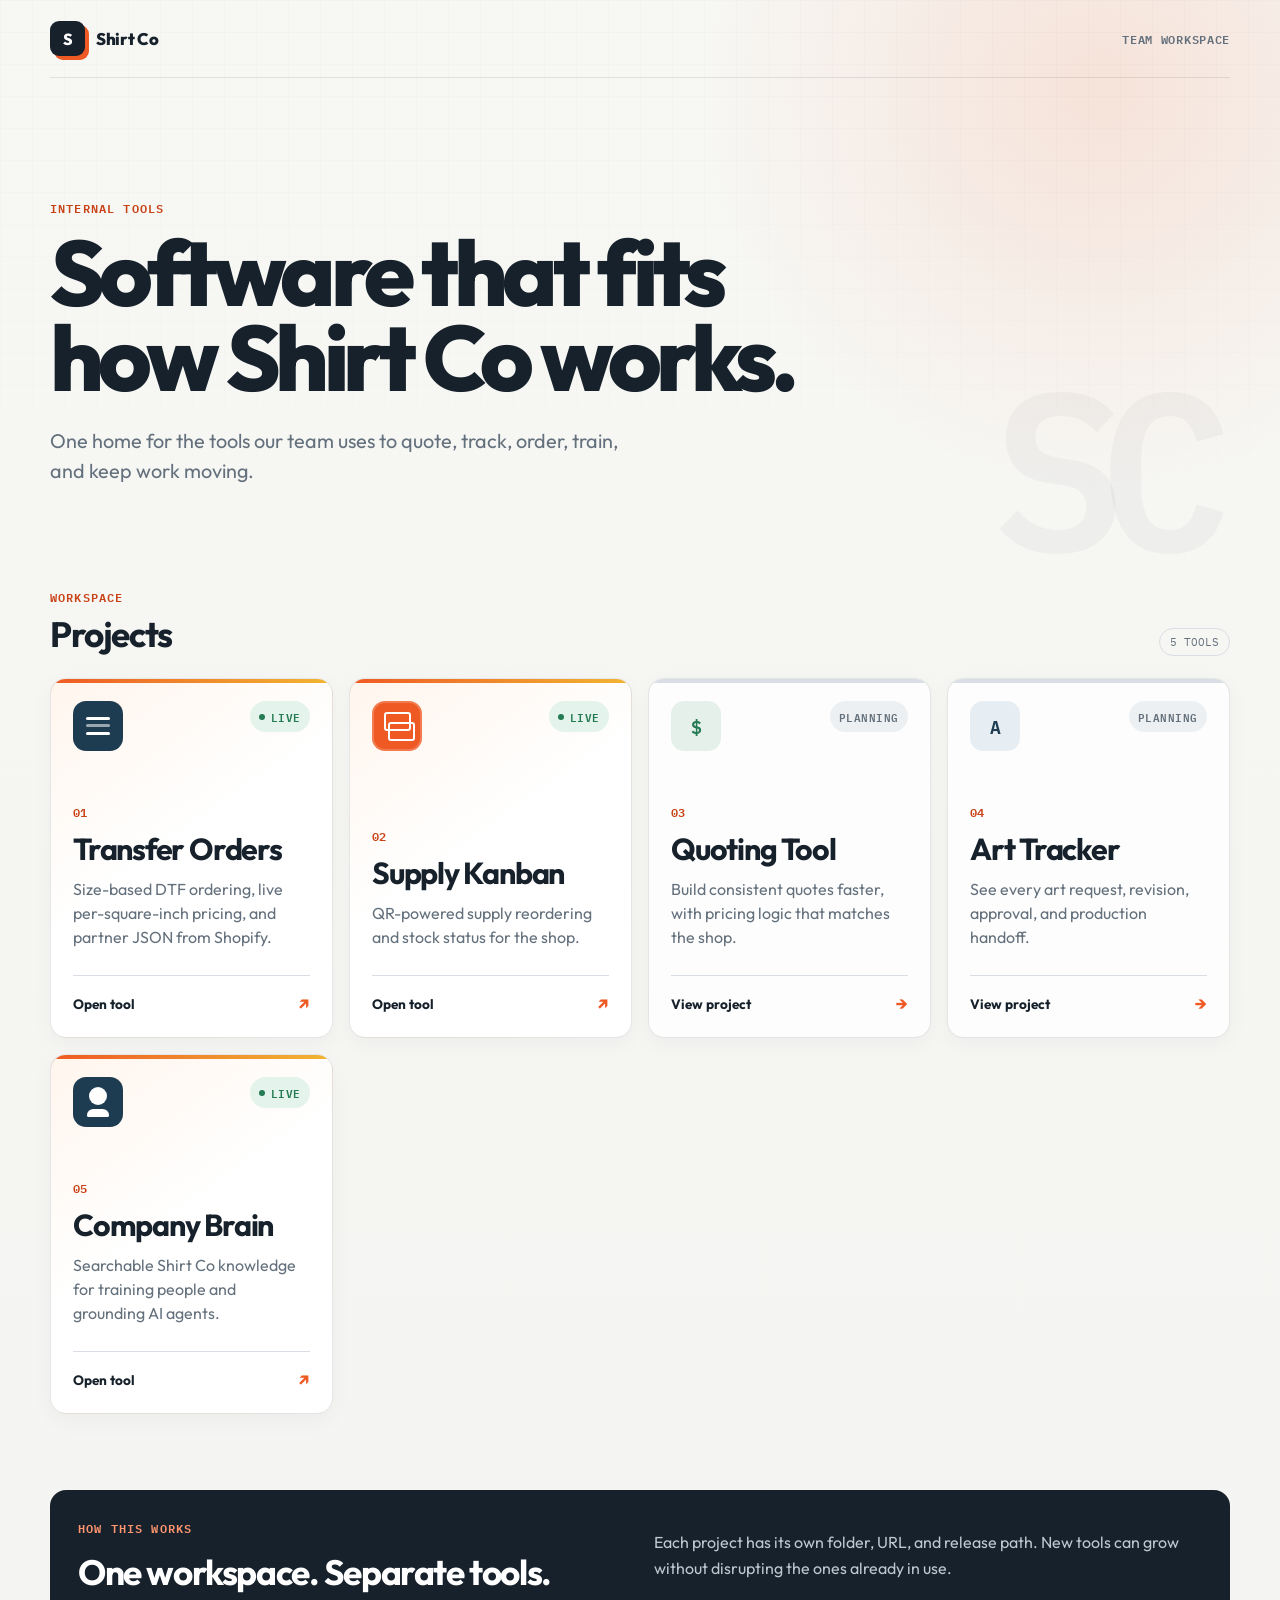
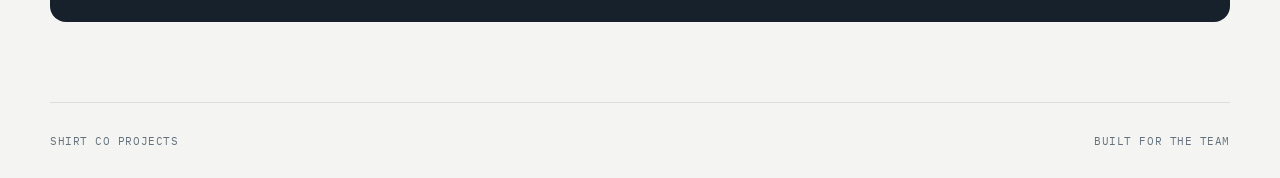
==== index.html @ 060ad144 "Add Shirt Co company brain for employees and local agents Public-safe process docs search from the h" ====
<!doctype html>
<html lang="en">
  <head>
    <meta charset="utf-8">
    <meta name="viewport" content="width=device-width, initial-scale=1">
    <meta name="description" content="Shirt Co's home for internal tools and operations software.">
    <title>Shirt Co Projects</title>
    <link rel="preconnect" href="https://fonts.googleapis.com">
    <link rel="preconnect" href="https://fonts.gstatic.com" crossorigin>
    <link href="https://fonts.googleapis.com/css2?family=IBM+Plex+Mono:wght@500;600&family=Outfit:wght@400;500;600;700;800&display=swap" rel="stylesheet">
    <link rel="stylesheet" href="hub.css">
  </head>
  <body>
    <header class="site-header">
      <a class="brand" href="./" aria-label="Shirt Co projects home">
        <span class="brand-mark">S</span>
        <span>Shirt Co</span>
      </a>
      <span class="workspace-label">Team workspace</span>
    </header>

    <main>
      <section class="hero">
        <p class="eyebrow">Internal tools</p>
        <h1>Software that fits<br>how Shirt Co works.</h1>
        <p class="hero-copy">One home for the tools our team uses to quote, track, order, train, and keep work moving.</p>
      </section>

      <section class="projects" aria-labelledby="projects-title">
        <div class="section-heading">
          <div>
            <p class="eyebrow">Workspace</p>
            <h2 id="projects-title">Projects</h2>
          </div>
          <span class="project-count">5 tools</span>
        </div>

        <div class="project-grid">
          <a class="project-card live" href="transfers/">
            <div class="card-top">
              <span class="project-icon transfer-icon" aria-hidden="true"></span>
              <span class="status live-status"><i></i> Live</span>
            </div>
            <div class="card-body">
              <p class="project-number">01</p>
              <h3>Transfer Orders</h3>
              <p>Size-based DTF ordering, live per-square-inch pricing, and partner JSON from Shopify.</p>
            </div>
            <span class="open-project">Open tool <b aria-hidden="true">↗</b></span>
          </a>

          <a class="project-card live" href="supplies/">
            <div class="card-top">
              <span class="project-icon supply-icon" aria-hidden="true"></span>
              <span class="status live-status"><i></i> Live</span>
            </div>
            <div class="card-body">
              <p class="project-number">02</p>
              <h3>Supply Kanban</h3>
              <p>QR-powered supply reordering and stock status for the shop.</p>
            </div>
            <span class="open-project">Open tool <b aria-hidden="true">↗</b></span>
          </a>

          <a class="project-card planned" href="quotes/">
            <div class="card-top">
              <span class="project-icon quote-icon" aria-hidden="true">$</span>
              <span class="status planned-status">Planning</span>
            </div>
            <div class="card-body">
              <p class="project-number">03</p>
              <h3>Quoting Tool</h3>
              <p>Build consistent quotes faster, with pricing logic that matches the shop.</p>
            </div>
            <span class="open-project">View project <b aria-hidden="true">→</b></span>
          </a>

          <a class="project-card planned" href="art/">
            <div class="card-top">
              <span class="project-icon art-icon" aria-hidden="true">A</span>
              <span class="status planned-status">Planning</span>
            </div>
            <div class="card-body">
              <p class="project-number">04</p>
              <h3>Art Tracker</h3>
              <p>See every art request, revision, approval, and production handoff.</p>
            </div>
            <span class="open-project">View project <b aria-hidden="true">→</b></span>
          </a>

          <a class="project-card live" href="knowledge/">
            <div class="card-top">
              <span class="project-icon knowledge-icon" aria-hidden="true"></span>
              <span class="status live-status"><i></i> Live</span>
            </div>
            <div class="card-body">
              <p class="project-number">05</p>
              <h3>Company Brain</h3>
              <p>Searchable Shirt Co knowledge for training people and grounding AI agents.</p>
            </div>
            <span class="open-project">Open tool <b aria-hidden="true">↗</b></span>
          </a>
        </div>
      </section>

      <section class="workspace-note">
        <div>
          <p class="eyebrow">How this works</p>
          <h2>One workspace. Separate tools.</h2>
        </div>
        <p>Each project has its own folder, URL, and release path. New tools can grow without disrupting the ones already in use.</p>
      </section>
    </main>

    <footer>
      <span>Shirt Co Projects</span>
      <span>Built for the team</span>
    </footer>
    <script>
      function forwardLegacyReorderLink() {
        if (location.hash.startsWith("#/reorder/")) {
          const destination = new URL("supplies/", location.href);
          destination.hash = location.hash;
          location.replace(destination);
        }
      }

      forwardLegacyReorderLink();
      window.addEventListener("hashchange", forwardLegacyReorderLink);
    </script>
  </body>
</html>
---- hub.css ----
:root {
  color-scheme: light;
  --ink: #17212b;
  --muted: #64717d;
  --line: #d8dee3;
  --paper: #f4f5f2;
  --surface: #ffffff;
  --orange: #ef5a24;
  --orange-dark: #c84216;
  --green: #247a52;
  --navy: #1d3c52;
  --yellow: #f1b532;
  --shadow: 0 20px 54px rgba(23, 33, 43, 0.12);
  --font: "Outfit", ui-sans-serif, system-ui, sans-serif;
  --mono: "IBM Plex Mono", ui-monospace, monospace;
}

* {
  box-sizing: border-box;
}

html {
  scroll-behavior: smooth;
}

body {
  margin: 0;
  min-height: 100vh;
  color: var(--ink);
  background:
    radial-gradient(circle at 86% 5%, rgba(239, 90, 36, 0.13), transparent 25rem),
    linear-gradient(180deg, #f7f7f4 0%, var(--paper) 100%);
  font-family: var(--font);
}

body::before {
  content: "";
  position: fixed;
  inset: 0;
  z-index: -1;
  pointer-events: none;
  opacity: 0.5;
  background-image:
    linear-gradient(rgba(23, 33, 43, 0.03) 1px, transparent 1px),
    linear-gradient(90deg, rgba(23, 33, 43, 0.03) 1px, transparent 1px);
  background-size: 32px 32px;
  mask-image: linear-gradient(to bottom, #000, transparent 80%);
}

a {
  color: inherit;
  text-decoration: none;
}

.site-header {
  width: min(1180px, calc(100% - 40px));
  margin: 0 auto;
  min-height: 78px;
  display: flex;
  align-items: center;
  justify-content: space-between;
  border-bottom: 1px solid rgba(23, 33, 43, 0.1);
}

.brand {
  display: inline-flex;
  align-items: center;
  gap: 11px;
  font-size: 1.05rem;
  font-weight: 800;
  letter-spacing: -0.02em;
}

.brand-mark {
  width: 35px;
  height: 35px;
  display: grid;
  place-items: center;
  border-radius: 9px;
  background: var(--ink);
  color: #fff;
  font-size: 1rem;
  box-shadow: 4px 4px 0 var(--orange);
}

.workspace-label {
  color: var(--muted);
  font-family: var(--mono);
  font-size: 0.72rem;
  font-weight: 600;
  letter-spacing: 0.06em;
  text-transform: uppercase;
}

main {
  width: min(1180px, calc(100% - 40px));
  margin: 0 auto;
}

.hero {
  padding: clamp(64px, 10vw, 120px) 0 clamp(66px, 8vw, 100px);
  position: relative;
}

.hero::after {
  content: "SC";
  position: absolute;
  right: 2%;
  bottom: 8%;
  color: rgba(23, 33, 43, 0.035);
  font-family: var(--mono);
  font-size: clamp(7rem, 18vw, 14rem);
  font-weight: 600;
  line-height: 0.75;
  letter-spacing: -0.12em;
  pointer-events: none;
}

.eyebrow {
  margin: 0 0 12px;
  color: var(--orange-dark);
  font-family: var(--mono);
  font-size: 0.72rem;
  font-weight: 600;
  letter-spacing: 0.1em;
  text-transform: uppercase;
}

.hero h1 {
  position: relative;
  z-index: 1;
  max-width: 880px;
  margin: 0;
  font-size: clamp(3rem, 7.2vw, 6.1rem);
  font-weight: 800;
  letter-spacing: -0.06em;
  line-height: 0.92;
}

.hero-copy {
  position: relative;
  z-index: 1;
  max-width: 600px;
  margin: 26px 0 0;
  color: var(--muted);
  font-size: clamp(1rem, 2vw, 1.24rem);
  line-height: 1.55;
}

.projects {
  padding: 0 0 76px;
}

.section-heading {
  display: flex;
  align-items: flex-end;
  justify-content: space-between;
  gap: 20px;
  margin-bottom: 22px;
}

.section-heading .eyebrow {
  margin-bottom: 5px;
}

.section-heading h2,
.workspace-note h2 {
  margin: 0;
  font-size: clamp(1.65rem, 3vw, 2.2rem);
  letter-spacing: -0.04em;
}

.project-count {
  padding: 6px 10px;
  border: 1px solid var(--line);
  border-radius: 999px;
  color: var(--muted);
  font-family: var(--mono);
  font-size: 0.7rem;
  text-transform: uppercase;
}

.project-grid {
  display: grid;
  grid-template-columns: repeat(auto-fit, minmax(250px, 1fr));
  gap: 16px;
}

.project-card {
  min-height: 360px;
  padding: 22px;
  display: flex;
  flex-direction: column;
  border: 1px solid rgba(23, 33, 43, 0.11);
  border-radius: 16px;
  background: rgba(255, 255, 255, 0.78);
  box-shadow: 0 6px 22px rgba(23, 33, 43, 0.04);
  overflow: hidden;
  position: relative;
  transition: transform 180ms ease, box-shadow 180ms ease, border-color 180ms ease;
}

.project-card::before {
  content: "";
  position: absolute;
  inset: 0 0 auto;
  height: 4px;
  background: var(--line);
}

.project-card.live::before {
  background: linear-gradient(90deg, var(--orange), var(--yellow));
}

.project-card:hover {
  transform: translateY(-5px);
  border-color: rgba(23, 33, 43, 0.22);
  box-shadow: var(--shadow);
}

.project-card.live {
  background:
    linear-gradient(145deg, rgba(255, 244, 235, 0.9), transparent 46%),
    var(--surface);
}

.card-top {
  display: flex;
  align-items: flex-start;
  justify-content: space-between;
  gap: 16px;
}

.project-icon {
  width: 50px;
  height: 50px;
  display: grid;
  place-items: center;
  border-radius: 13px;
  background: #edf0f2;
  color: var(--navy);
  font-family: var(--mono);
  font-size: 1.1rem;
  font-weight: 600;
}

.supply-icon {
  background: var(--orange);
  box-shadow: inset 0 0 0 2px rgba(255, 255, 255, 0.2);
  position: relative;
}

.supply-icon::before,
.supply-icon::after {
  content: "";
  position: absolute;
  border: 2px solid #fff;
  border-radius: 3px;
}

.supply-icon::before {
  width: 23px;
  height: 15px;
  top: 11px;
}

.supply-icon::after {
  width: 23px;
  height: 15px;
  bottom: 10px;
  left: 16px;
}

.transfer-icon {
  background: var(--navy);
  position: relative;
}

.transfer-icon::before,
.transfer-icon::after {
  content: "";
  position: absolute;
  left: 13px;
  right: 13px;
  height: 3px;
  border-radius: 2px;
  background: #fff;
}

.transfer-icon::before { top: 16px; }
.transfer-icon::after { bottom: 16px; box-shadow: 0 -8px 0 rgba(255, 255, 255, 0.55); }

.quote-icon {
  background: #e6f0eb;
  color: var(--green);
}

.art-icon {
  background: #e7eef3;
  color: var(--navy);
}

.knowledge-icon {
  background: var(--navy);
  position: relative;
}

.knowledge-icon::before,
.knowledge-icon::after {
  content: "";
  position: absolute;
  background: #fff;
}

.knowledge-icon::before {
  width: 18px;
  height: 18px;
  border-radius: 50%;
  top: 10px;
}

.knowledge-icon::after {
  width: 22px;
  height: 8px;
  border-radius: 8px 8px 2px 2px;
  bottom: 10px;
}

.status {
  padding: 6px 9px;
  border-radius: 999px;
  font-family: var(--mono);
  font-size: 0.66rem;
  font-weight: 600;
  letter-spacing: 0.05em;
  text-transform: uppercase;
}

.live-status {
  display: inline-flex;
  align-items: center;
  gap: 6px;
  background: #e4f3eb;
  color: var(--green);
}

.live-status i {
  width: 6px;
  height: 6px;
  border-radius: 50%;
  background: currentColor;
}

.planned-status {
  background: #edf0f2;
  color: var(--muted);
}

.card-body {
  margin-top: auto;
}

.project-number {
  margin: 0 0 8px;
  color: var(--orange-dark);
  font-family: var(--mono);
  font-size: 0.72rem;
  font-weight: 600;
}

.project-card h3 {
  margin: 0 0 9px;
  font-size: clamp(1.45rem, 3vw, 1.9rem);
  letter-spacing: -0.04em;
}

.project-card p:not(.project-number) {
  margin: 0;
  color: var(--muted);
  line-height: 1.5;
}

.open-project {
  margin-top: 26px;
  padding-top: 16px;
  display: flex;
  align-items: center;
  justify-content: space-between;
  border-top: 1px solid var(--line);
  font-size: 0.85rem;
  font-weight: 700;
}

.open-project b {
  color: var(--orange);
  font-size: 1.1rem;
}

.workspace-note {
  margin-bottom: 80px;
  padding: 28px;
  display: grid;
  grid-template-columns: 1fr 1fr;
  gap: 28px;
  align-items: center;
  border-radius: 16px;
  background: var(--ink);
  color: #fff;
}

.workspace-note .eyebrow {
  color: #ff966f;
}

.workspace-note > p {
  margin: 0;
  color: #bdc7cf;
  line-height: 1.6;
}

footer {
  width: min(1180px, calc(100% - 40px));
  min-height: 76px;
  margin: 0 auto;
  display: flex;
  align-items: center;
  justify-content: space-between;
  border-top: 1px solid rgba(23, 33, 43, 0.1);
  color: var(--muted);
  font-family: var(--mono);
  font-size: 0.68rem;
  letter-spacing: 0.05em;
  text-transform: uppercase;
}

.project-page {
  width: min(820px, calc(100% - 40px));
  margin: 0 auto;
  padding: clamp(56px, 9vw, 100px) 0 80px;
}

.back-link {
  display: inline-flex;
  align-items: center;
  gap: 8px;
  margin-bottom: 46px;
  color: var(--muted);
  font-size: 0.86rem;
  font-weight: 700;
}

.back-link:hover {
  color: var(--ink);
}

.project-page h1 {
  margin: 0 0 18px;
  font-size: clamp(2.7rem, 7vw, 5.2rem);
  letter-spacing: -0.055em;
  line-height: 0.96;
}

.project-page .lede {
  max-width: 620px;
  margin: 0;
  color: var(--muted);
  font-size: clamp(1.05rem, 2.2vw, 1.25rem);
  line-height: 1.55;
}

.planning-panel {
  margin-top: 46px;
  padding: 25px;
  border: 1px solid var(--line);
  border-radius: 15px;
  background: var(--surface);
}

.planning-panel h2 {
  margin: 0 0 15px;
  font-size: 1.15rem;
}

.planning-panel ul {
  margin: 0;
  padding: 0;
  display: grid;
  gap: 10px;
  list-style: none;
}

.planning-panel li {
  padding: 11px 0;
  border-bottom: 1px solid var(--line);
  color: var(--muted);
}

.planning-panel li:last-child {
  border-bottom: 0;
}

@media (max-width: 800px) {
  .project-card {
    min-height: 310px;
  }

  .workspace-note {
    grid-template-columns: 1fr;
  }
}

@media (max-width: 520px) {
  .site-header,
  main,
  footer {
    width: min(100% - 28px, 1180px);
  }

  .hero {
    padding-top: 56px;
  }

  .hero::after {
    display: none;
  }

  .workspace-label {
    display: none;
  }

  footer {
    align-items: flex-start;
    flex-direction: column;
    justify-content: center;
    gap: 5px;
  }
}

@media (prefers-reduced-motion: reduce) {
  *,
  *::before,
  *::after {
    scroll-behavior: auto !important;
    transition: none !important;
  }
}
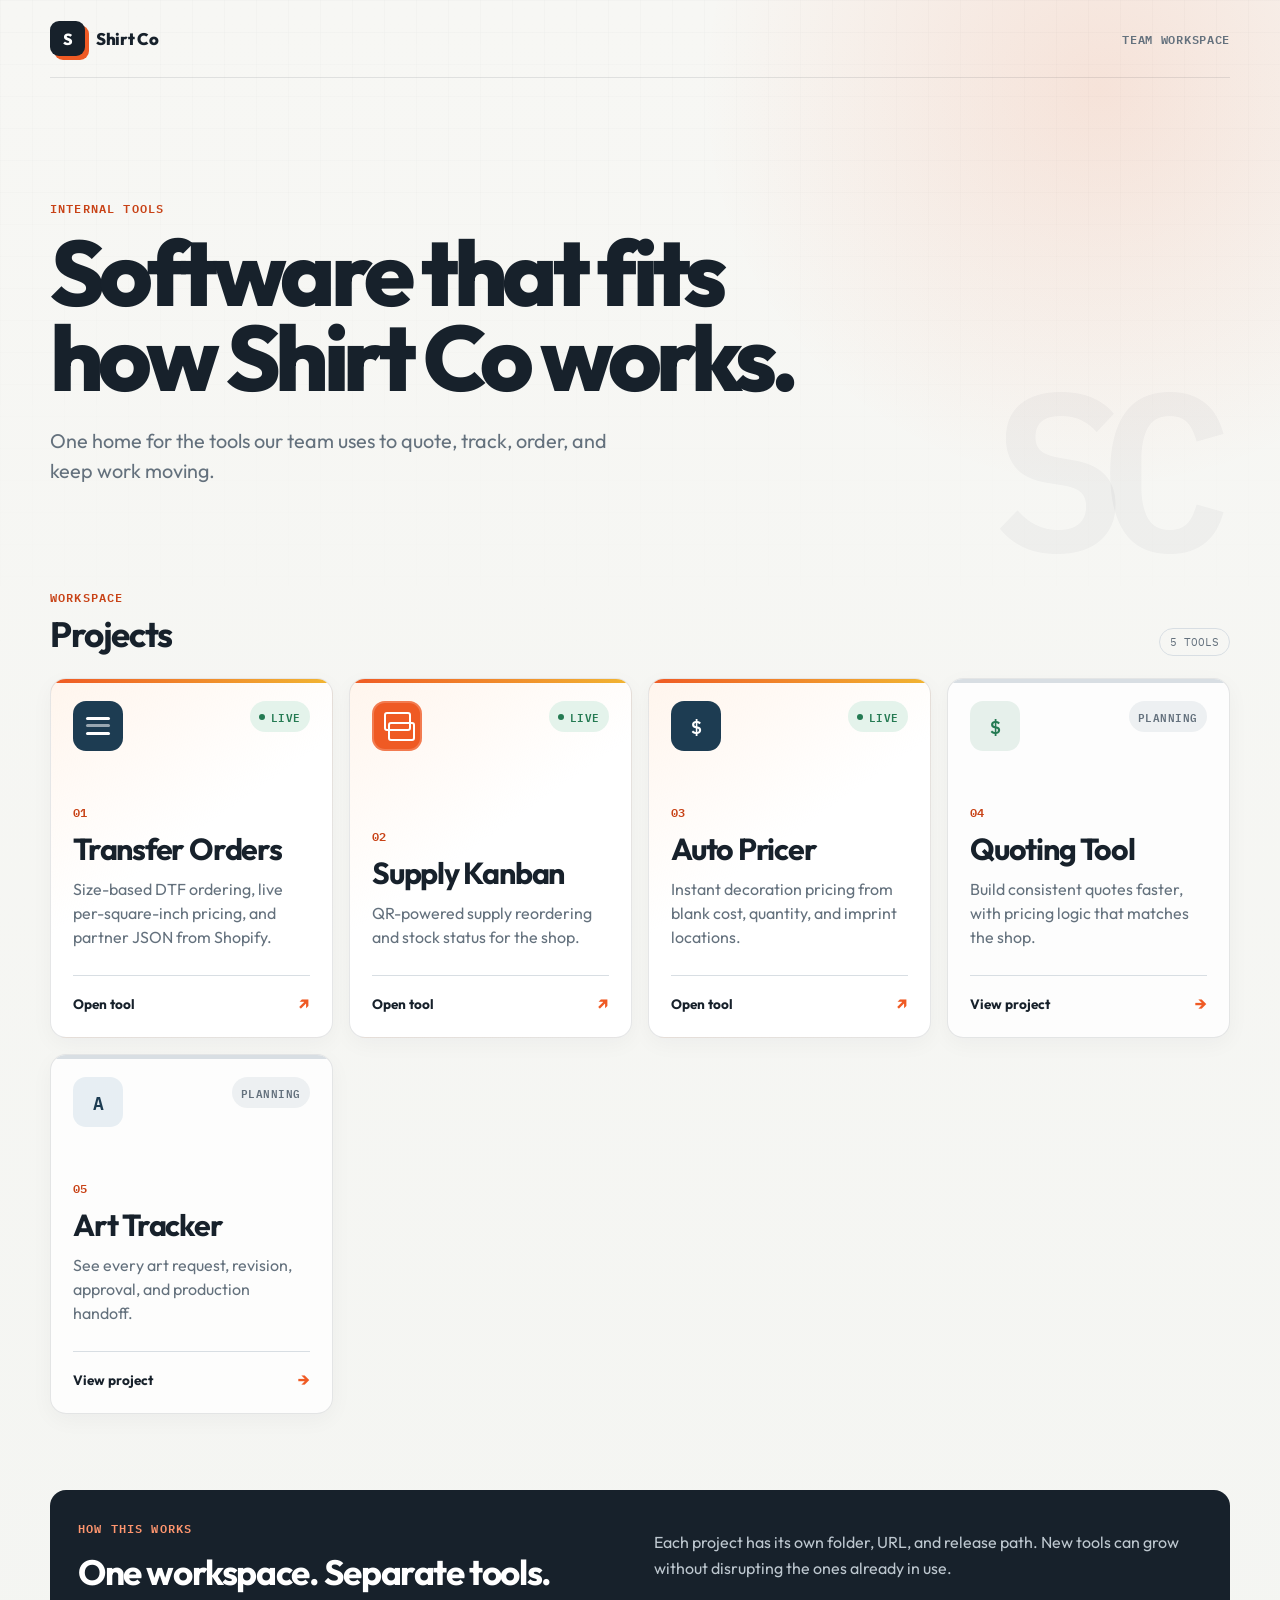
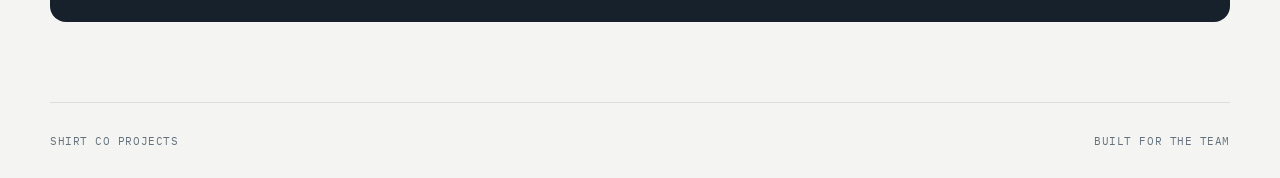
==== commit e63d8777: "Add live Auto Pricer tool at /pricer/ with mobile layout Port the standalone Shirt.Co Auto Pricer in" ====
--- a/index.html
+++ b/index.html
@@ -23,7 +23,7 @@
       <section class="hero">
         <p class="eyebrow">Internal tools</p>
         <h1>Software that fits<br>how Shirt Co works.</h1>
-        <p class="hero-copy">One home for the tools our team uses to quote, track, order, train, and keep work moving.</p>
+        <p class="hero-copy">One home for the tools our team uses to quote, track, order, and keep work moving.</p>
       </section>
 
       <section class="projects" aria-labelledby="projects-title">
@@ -62,13 +62,26 @@
             <span class="open-project">Open tool <b aria-hidden="true">↗</b></span>
           </a>
 
+          <a class="project-card live" href="pricer/">
+            <div class="card-top">
+              <span class="project-icon pricer-icon" aria-hidden="true">$</span>
+              <span class="status live-status"><i></i> Live</span>
+            </div>
+            <div class="card-body">
+              <p class="project-number">03</p>
+              <h3>Auto Pricer</h3>
+              <p>Instant decoration pricing from blank cost, quantity, and imprint locations.</p>
+            </div>
+            <span class="open-project">Open tool <b aria-hidden="true">↗</b></span>
+          </a>
+
           <a class="project-card planned" href="quotes/">
             <div class="card-top">
               <span class="project-icon quote-icon" aria-hidden="true">$</span>
               <span class="status planned-status">Planning</span>
             </div>
             <div class="card-body">
-              <p class="project-number">03</p>
+              <p class="project-number">04</p>
               <h3>Quoting Tool</h3>
               <p>Build consistent quotes faster, with pricing logic that matches the shop.</p>
             </div>
@@ -81,24 +94,11 @@
               <span class="status planned-status">Planning</span>
             </div>
             <div class="card-body">
-              <p class="project-number">04</p>
+              <p class="project-number">05</p>
               <h3>Art Tracker</h3>
               <p>See every art request, revision, approval, and production handoff.</p>
             </div>
             <span class="open-project">View project <b aria-hidden="true">→</b></span>
-          </a>
-
-          <a class="project-card live" href="knowledge/">
-            <div class="card-top">
-              <span class="project-icon knowledge-icon" aria-hidden="true"></span>
-              <span class="status live-status"><i></i> Live</span>
-            </div>
-            <div class="card-body">
-              <p class="project-number">05</p>
-              <h3>Company Brain</h3>
-              <p>Searchable Shirt Co knowledge for training people and grounding AI agents.</p>
-            </div>
-            <span class="open-project">Open tool <b aria-hidden="true">↗</b></span>
           </a>
         </div>
       </section>
--- a/hub.css
+++ b/hub.css
@@ -290,6 +290,11 @@
 .transfer-icon::before { top: 16px; }
 .transfer-icon::after { bottom: 16px; box-shadow: 0 -8px 0 rgba(255, 255, 255, 0.55); }
 
+.pricer-icon {
+  background: var(--navy);
+  color: #fff;
+}
+
 .quote-icon {
   background: #e6f0eb;
   color: var(--green);
@@ -298,32 +303,6 @@
 .art-icon {
   background: #e7eef3;
   color: var(--navy);
-}
-
-.knowledge-icon {
-  background: var(--navy);
-  position: relative;
-}
-
-.knowledge-icon::before,
-.knowledge-icon::after {
-  content: "";
-  position: absolute;
-  background: #fff;
-}
-
-.knowledge-icon::before {
-  width: 18px;
-  height: 18px;
-  border-radius: 50%;
-  top: 10px;
-}
-
-.knowledge-icon::after {
-  width: 22px;
-  height: 8px;
-  border-radius: 8px 8px 2px 2px;
-  bottom: 10px;
 }
 
 .status {
